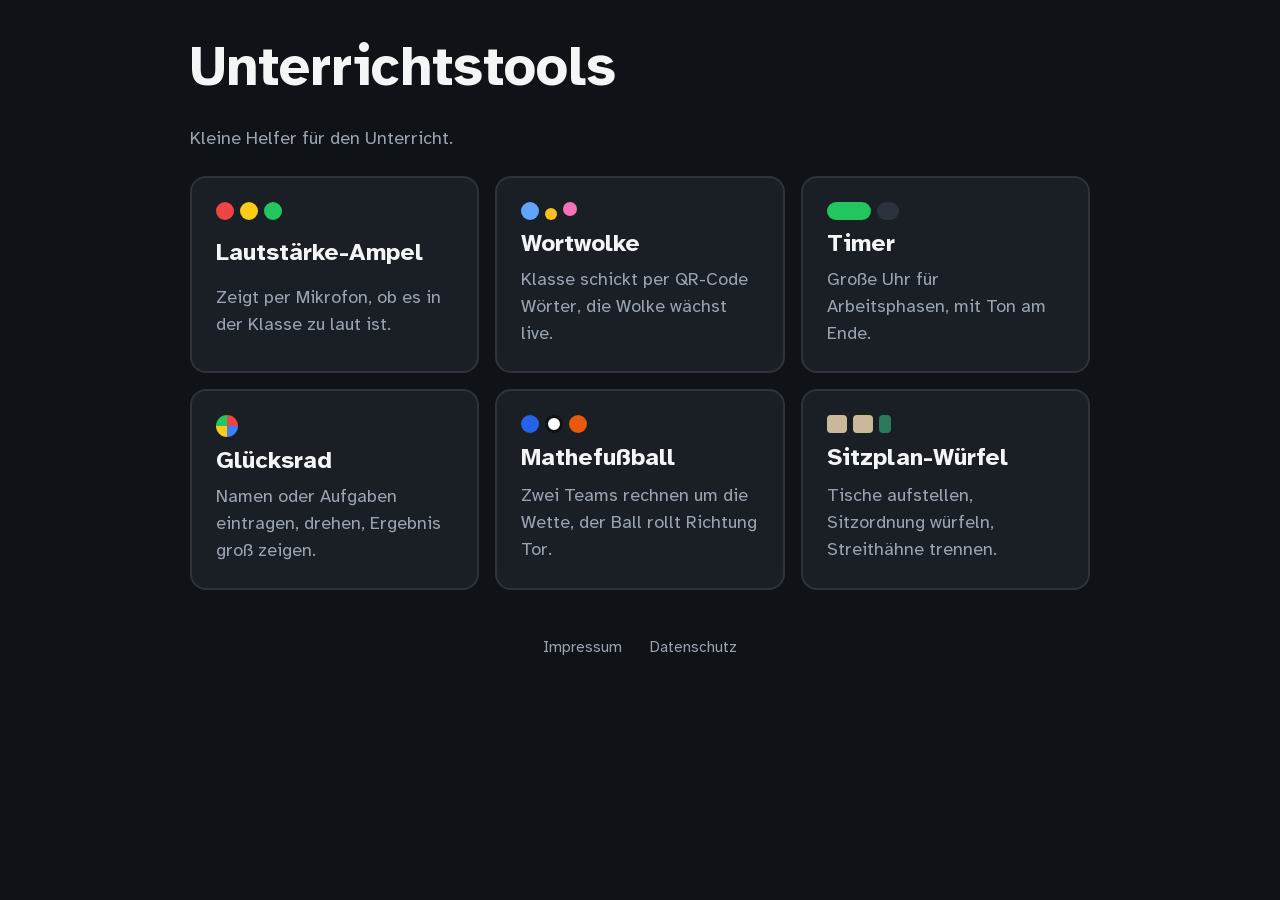
==== index.html @ f27c7ee9 "Impressum und Datenschutzerklärung als Entwurf, Links unten auf der Startseite Co-Authored-By: Claud" ====
<!doctype html>
<html lang="de">
<head>
<meta charset="utf-8">
<meta name="viewport" content="width=device-width,initial-scale=1,viewport-fit=cover">
<title>Unterrichtstools</title>
<link rel="stylesheet" href="schrift/schrift.css">
<style>
:root { --bg:#0f1216; --panel:#1a1f26; --line:#2c333d; --fg:#f3f5f7; --muted:#9aa4b1; color-scheme:dark; }
body { margin:0; background:var(--bg); color:var(--fg); font-family:"Atkinson Hyperlegible",system-ui,-apple-system,sans-serif;
  padding-left:max(20px,env(safe-area-inset-left,0px)); padding-right:max(20px,env(safe-area-inset-right,0px)); padding-block:32px; }
main { max-width:900px; margin:0 auto; display:grid; gap:24px; }
h1 { margin:0; font-size:clamp(32px,6vw,56px); }
p { margin:0; color:var(--muted); font-size:18px; line-height:1.5; }
.grid { display:grid; gap:16px; grid-template-columns:repeat(auto-fill,minmax(240px,1fr)); }
a.tool { display:grid; gap:8px; padding:24px; background:var(--panel); border:2px solid var(--line); border-radius:16px;
  color:var(--fg); text-decoration:none; min-height:120px; }
a.tool:focus-visible, a.tool:hover { border-color:var(--fg); }
a.tool strong { font-size:24px; }
footer { display:flex; gap:20px; justify-content:center; padding-top:16px; font-size:15px; }
footer a { color:var(--muted); text-decoration:none; padding:8px 4px; }
footer a:hover, footer a:focus-visible { color:var(--fg); text-decoration:underline; }
.dots { display:flex; gap:6px; } .dots i { width:18px; height:18px; border-radius:50%; display:block; }
</style>
</head>
<body>
<main>
  <h1>Unterrichtstools</h1>
  <p>Kleine Helfer für den Unterricht.</p>
  <div class="grid">
    <a class="tool" href="ampel/">
      <span class="dots"><i style="background:#ef4444"></i><i style="background:#facc15"></i><i style="background:#22c55e"></i></span>
      <strong>Lautstärke-Ampel</strong>
      <p>Zeigt per Mikrofon, ob es in der Klasse zu laut ist.</p>
    </a>
    <a class="tool" href="wortwolke/">
      <span class="dots"><i style="background:#60a5fa"></i><i style="background:#fbbf24;width:12px;height:12px;align-self:end"></i><i style="background:#f472b6;width:14px;height:14px"></i></span>
      <strong>Wortwolke</strong>
      <p>Klasse schickt per QR-Code Wörter, die Wolke wächst live.</p>
    </a>
    <a class="tool" href="timer/">
      <span class="dots"><i style="background:#22c55e;width:44px;border-radius:9px"></i><i style="background:#2c333d;width:22px;border-radius:9px"></i></span>
      <strong>Timer</strong>
      <p>Große Uhr für Arbeitsphasen, mit Ton am Ende.</p>
    </a>
    <a class="tool" href="gluecksrad/">
      <span class="dots"><i style="background:conic-gradient(#ef4444 0 25%,#3b82f6 0 50%,#facc15 0 75%,#22c55e 0);width:22px;height:22px"></i></span>
      <strong>Glücksrad</strong>
      <p>Namen oder Aufgaben eintragen, drehen, Ergebnis groß zeigen.</p>
    </a>
    <a class="tool" href="mathefussball/">
      <span class="dots"><i style="background:#2563eb"></i><i style="background:#fff;border:3px solid #111;box-sizing:border-box"></i><i style="background:#ea580c"></i></span>
      <strong>Mathefußball</strong>
      <p>Zwei Teams rechnen um die Wette, der Ball rollt Richtung Tor.</p>
    </a>
    <a class="tool" href="sitzplan/">
      <span class="dots"><i style="background:#c9b99a;width:20px;border-radius:4px"></i><i style="background:#c9b99a;width:20px;border-radius:4px"></i><i style="background:#2a7a5c;width:12px;border-radius:4px"></i></span>
      <strong>Sitzplan-Würfel</strong>
      <p>Tische aufstellen, Sitzordnung würfeln, Streithähne trennen.</p>
    </a>
  </div>
  <footer><a href="impressum/">Impressum</a><a href="datenschutz/">Datenschutz</a></footer>
</main>
</body>
</html>
---- schrift/schrift.css ----
/* Atkinson Hyperlegible (Braille Institute), SIL Open Font License 1.1. Lokal eingebunden, keine Verbindung zu Google. */
@font-face { font-family: "Atkinson Hyperlegible"; font-style: normal; font-weight: 400; font-display: swap; src: url("atkinson-400.woff2") format("woff2"); }
@font-face { font-family: "Atkinson Hyperlegible"; font-style: normal; font-weight: 700; font-display: swap; src: url("atkinson-700.woff2") format("woff2"); }
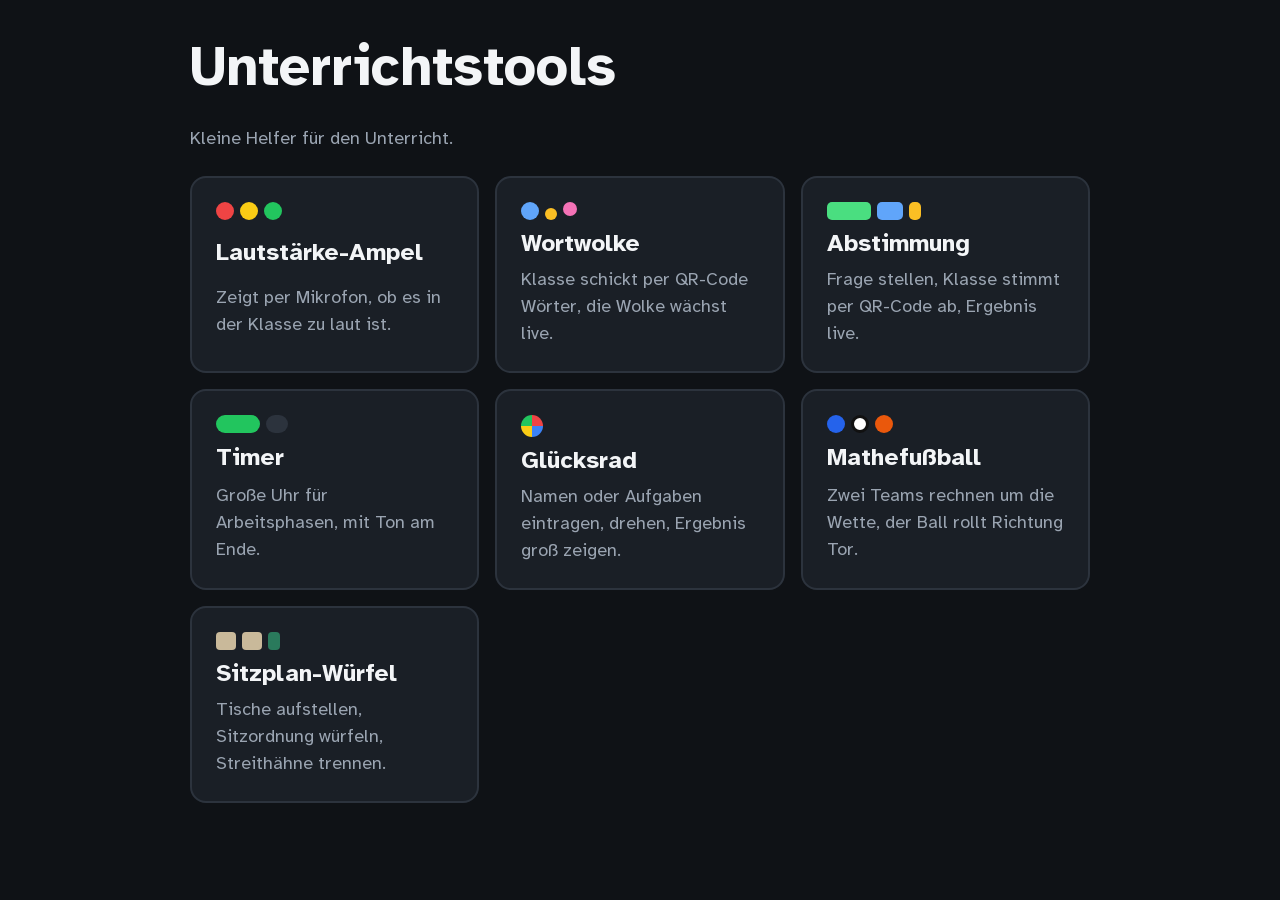
==== commit 14452561: "Merge remote-tracking branch 'origin/main' into claude/project-thread-nw97be # Conflicts: #	README.m" ====
--- a/index.html
+++ b/index.html
@@ -17,9 +17,6 @@
   color:var(--fg); text-decoration:none; min-height:120px; }
 a.tool:focus-visible, a.tool:hover { border-color:var(--fg); }
 a.tool strong { font-size:24px; }
-footer { display:flex; gap:20px; justify-content:center; padding-top:16px; font-size:15px; }
-footer a { color:var(--muted); text-decoration:none; padding:8px 4px; }
-footer a:hover, footer a:focus-visible { color:var(--fg); text-decoration:underline; }
 .dots { display:flex; gap:6px; } .dots i { width:18px; height:18px; border-radius:50%; display:block; }
 </style>
 </head>
@@ -37,6 +34,11 @@
       <span class="dots"><i style="background:#60a5fa"></i><i style="background:#fbbf24;width:12px;height:12px;align-self:end"></i><i style="background:#f472b6;width:14px;height:14px"></i></span>
       <strong>Wortwolke</strong>
       <p>Klasse schickt per QR-Code Wörter, die Wolke wächst live.</p>
+    </a>
+    <a class="tool" href="abstimmung/">
+      <span class="dots"><i style="background:#4ade80;width:44px;border-radius:5px"></i><i style="background:#60a5fa;width:26px;border-radius:5px"></i><i style="background:#fbbf24;width:12px;border-radius:5px"></i></span>
+      <strong>Abstimmung</strong>
+      <p>Frage stellen, Klasse stimmt per QR-Code ab, Ergebnis live.</p>
     </a>
     <a class="tool" href="timer/">
       <span class="dots"><i style="background:#22c55e;width:44px;border-radius:9px"></i><i style="background:#2c333d;width:22px;border-radius:9px"></i></span>
@@ -59,7 +61,6 @@
       <p>Tische aufstellen, Sitzordnung würfeln, Streithähne trennen.</p>
     </a>
   </div>
-  <footer><a href="impressum/">Impressum</a><a href="datenschutz/">Datenschutz</a></footer>
 </main>
 </body>
 </html>
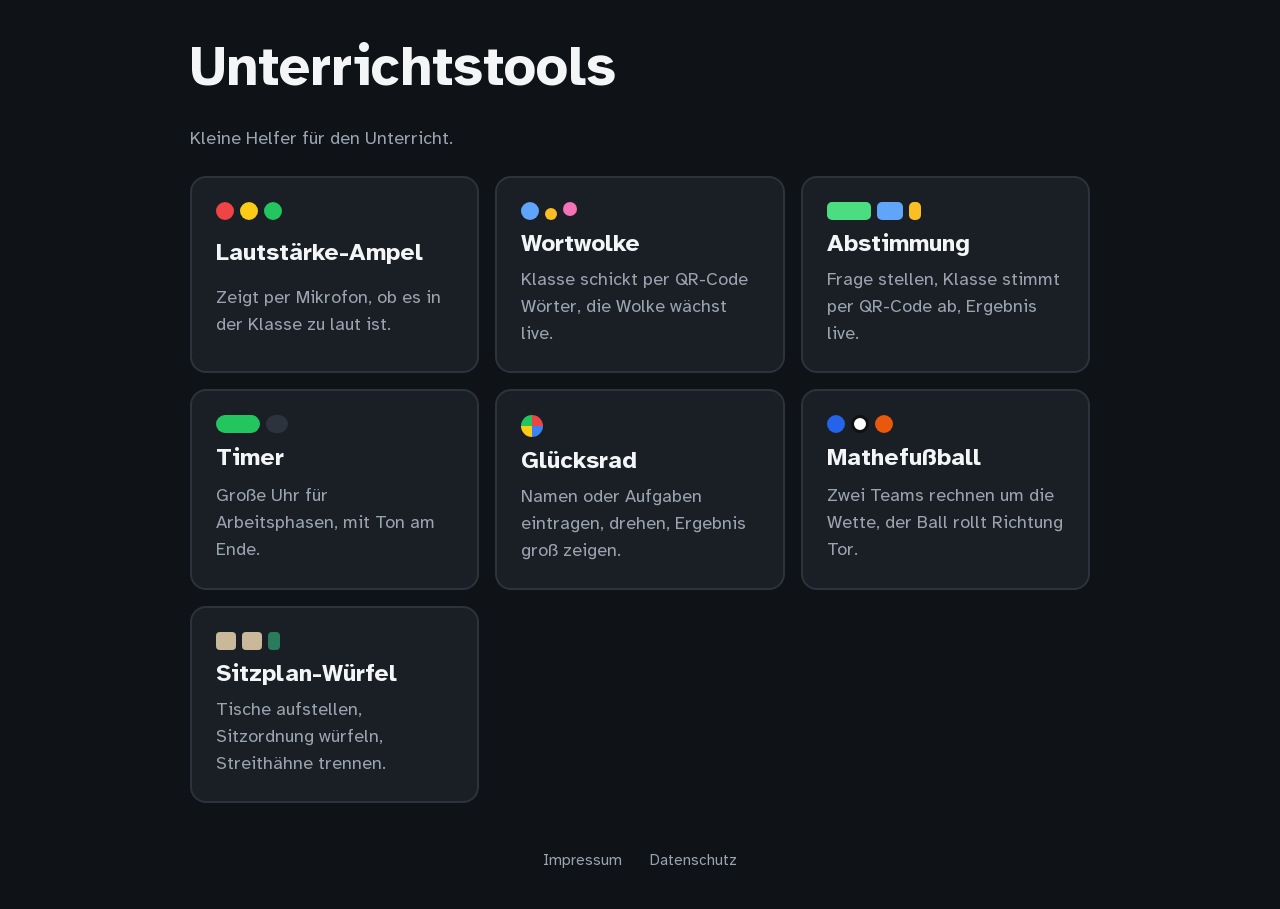
==== commit bfa53c8d: "Merge remote-tracking branch 'origin/main' into claude/project-thread-c26g20" ====
--- a/index.html
+++ b/index.html
@@ -17,6 +17,9 @@
   color:var(--fg); text-decoration:none; min-height:120px; }
 a.tool:focus-visible, a.tool:hover { border-color:var(--fg); }
 a.tool strong { font-size:24px; }
+footer { display:flex; gap:20px; justify-content:center; padding-top:16px; font-size:15px; }
+footer a { color:var(--muted); text-decoration:none; padding:8px 4px; }
+footer a:hover, footer a:focus-visible { color:var(--fg); text-decoration:underline; }
 .dots { display:flex; gap:6px; } .dots i { width:18px; height:18px; border-radius:50%; display:block; }
 </style>
 </head>
@@ -61,6 +64,7 @@
       <p>Tische aufstellen, Sitzordnung würfeln, Streithähne trennen.</p>
     </a>
   </div>
+  <footer><a href="impressum/">Impressum</a><a href="datenschutz/">Datenschutz</a></footer>
 </main>
 </body>
 </html>
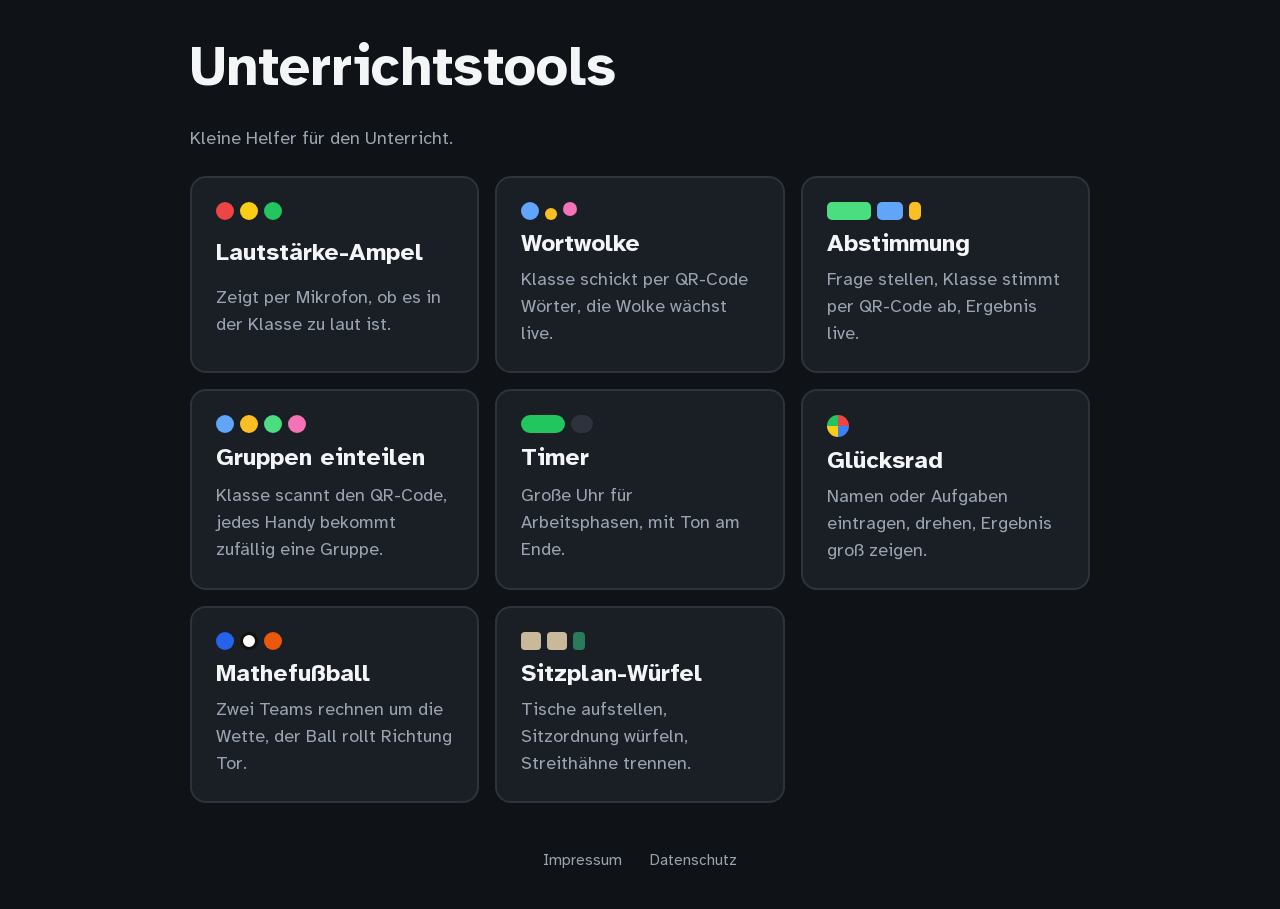
==== commit e91f6dfe: "Neues Tool: Gruppen einteilen per QR-Code Jedes Handy bekommt reihum in zufälliger Reihenfolge eine " ====
--- a/index.html
+++ b/index.html
@@ -43,6 +43,11 @@
       <strong>Abstimmung</strong>
       <p>Frage stellen, Klasse stimmt per QR-Code ab, Ergebnis live.</p>
     </a>
+    <a class="tool" href="gruppen/">
+      <span class="dots"><i style="background:#60a5fa"></i><i style="background:#fbbf24"></i><i style="background:#4ade80"></i><i style="background:#f472b6"></i></span>
+      <strong>Gruppen einteilen</strong>
+      <p>Klasse scannt den QR-Code, jedes Handy bekommt zufällig eine Gruppe.</p>
+    </a>
     <a class="tool" href="timer/">
       <span class="dots"><i style="background:#22c55e;width:44px;border-radius:9px"></i><i style="background:#2c333d;width:22px;border-radius:9px"></i></span>
       <strong>Timer</strong>
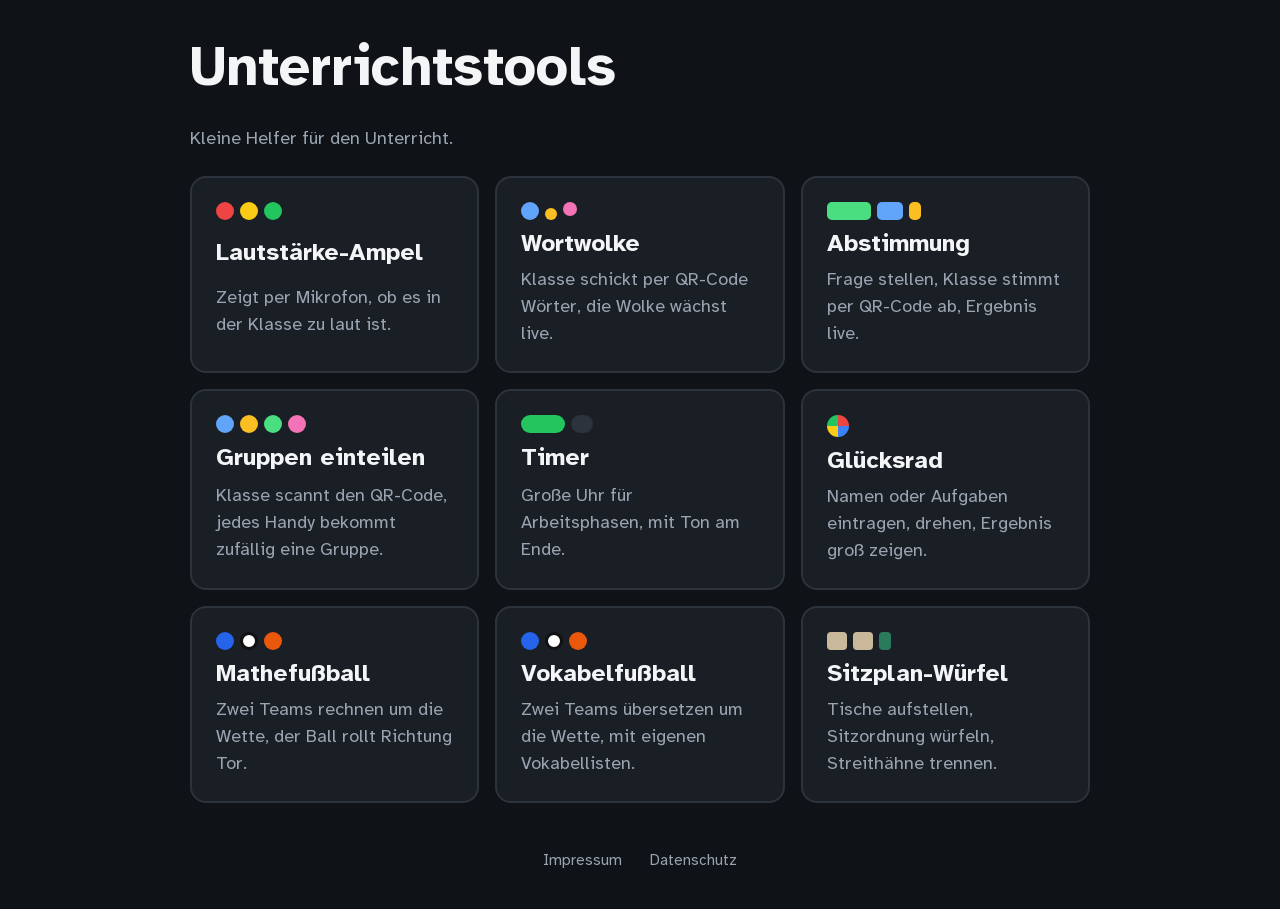
==== commit d1fe9ac4: "Vokabelfußball: neues Tool wie Mathefußball, mit Vokabellisten (nur lokal) Co-Authored-By: Claude Op" ====
--- a/index.html
+++ b/index.html
@@ -63,6 +63,11 @@
       <strong>Mathefußball</strong>
       <p>Zwei Teams rechnen um die Wette, der Ball rollt Richtung Tor.</p>
     </a>
+    <a class="tool" href="vokabelfussball/">
+      <span class="dots"><i style="background:#2563eb"></i><i style="background:#fff;border:3px solid #111;box-sizing:border-box"></i><i style="background:#ea580c"></i></span>
+      <strong>Vokabelfußball</strong>
+      <p>Zwei Teams übersetzen um die Wette, mit eigenen Vokabellisten.</p>
+    </a>
     <a class="tool" href="sitzplan/">
       <span class="dots"><i style="background:#c9b99a;width:20px;border-radius:4px"></i><i style="background:#c9b99a;width:20px;border-radius:4px"></i><i style="background:#2a7a5c;width:12px;border-radius:4px"></i></span>
       <strong>Sitzplan-Würfel</strong>
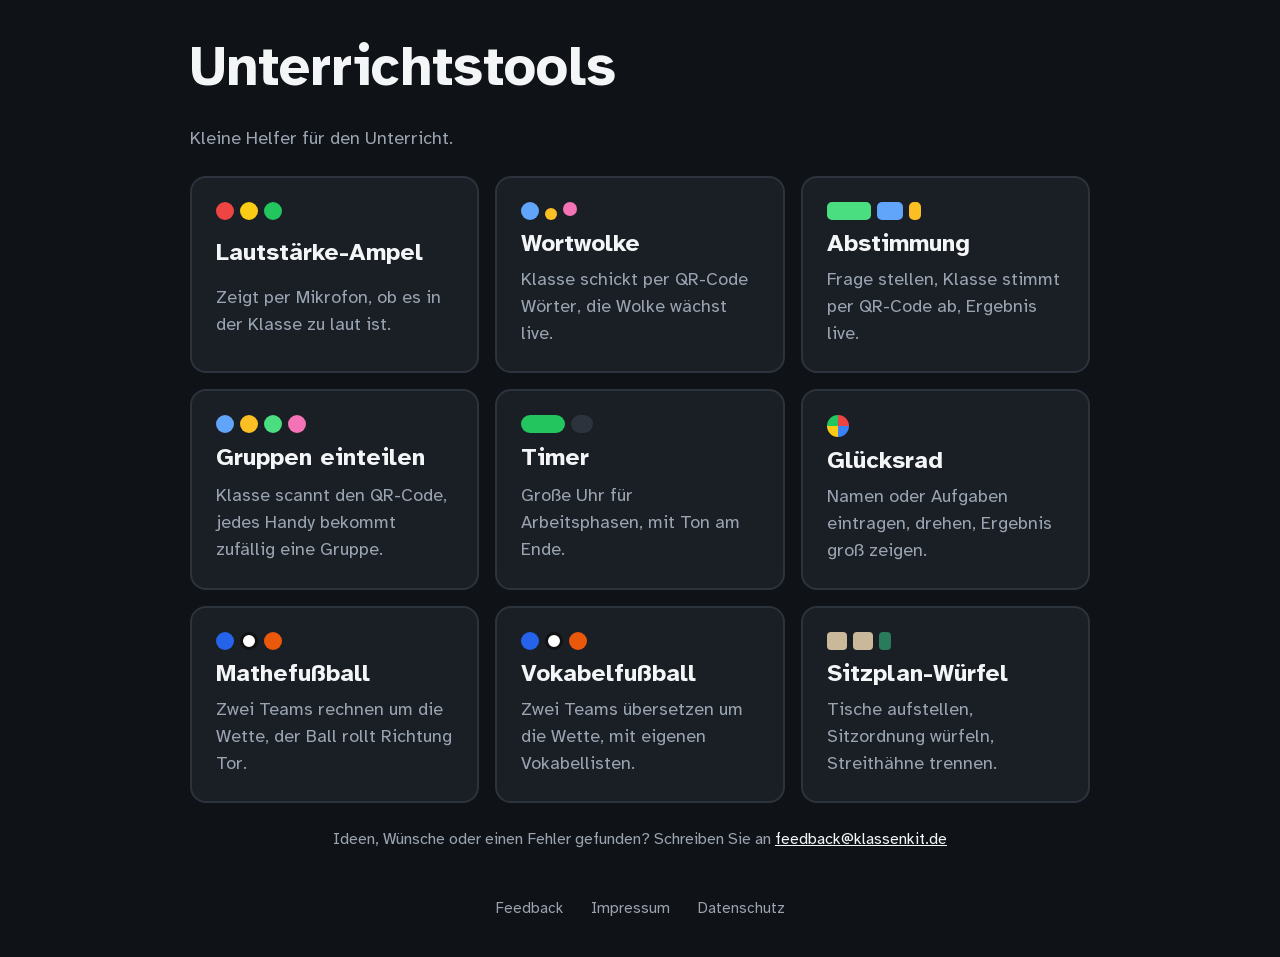
==== commit ced8b4a7: "Startseite: Feedback-Adresse im Fuß (im Browser zusammengesetzt) Co-Authored-By: Claude Opus 5.5 <no" ====
--- a/index.html
+++ b/index.html
@@ -20,6 +20,8 @@
 footer { display:flex; gap:20px; justify-content:center; padding-top:16px; font-size:15px; }
 footer a { color:var(--muted); text-decoration:none; padding:8px 4px; }
 footer a:hover, footer a:focus-visible { color:var(--fg); text-decoration:underline; }
+.feedback { text-align:center; font-size:16px; }
+.feedback a { color:var(--fg); }
 .dots { display:flex; gap:6px; } .dots i { width:18px; height:18px; border-radius:50%; display:block; }
 </style>
 </head>
@@ -74,7 +76,16 @@
       <p>Tische aufstellen, Sitzordnung würfeln, Streithähne trennen.</p>
     </a>
   </div>
-  <footer><a href="impressum/">Impressum</a><a href="datenschutz/">Datenschutz</a></footer>
+  <p class="feedback">Ideen, Wünsche oder einen Fehler gefunden? Schreiben Sie an <a class="mail" data-u="feedback" href="#">feedback [at] klassenkit.de</a></p>
+  <footer><a class="mail" data-u="feedback" href="#">Feedback</a><a href="impressum/">Impressum</a><a href="datenschutz/">Datenschutz</a></footer>
 </main>
+<script>
+// Adresse erst im Browser zusammensetzen, damit Adress-Sammler sie im Seitencode nicht finden.
+for (const a of document.querySelectorAll("a.mail")) {
+  const m = a.dataset.u + "\u0040" + ["klassenkit", "de"].join(".");
+  a.href = "mai" + "lto:" + m;
+  if (a.textContent.includes("[at]")) a.textContent = m;
+}
+</script>
 </body>
 </html>
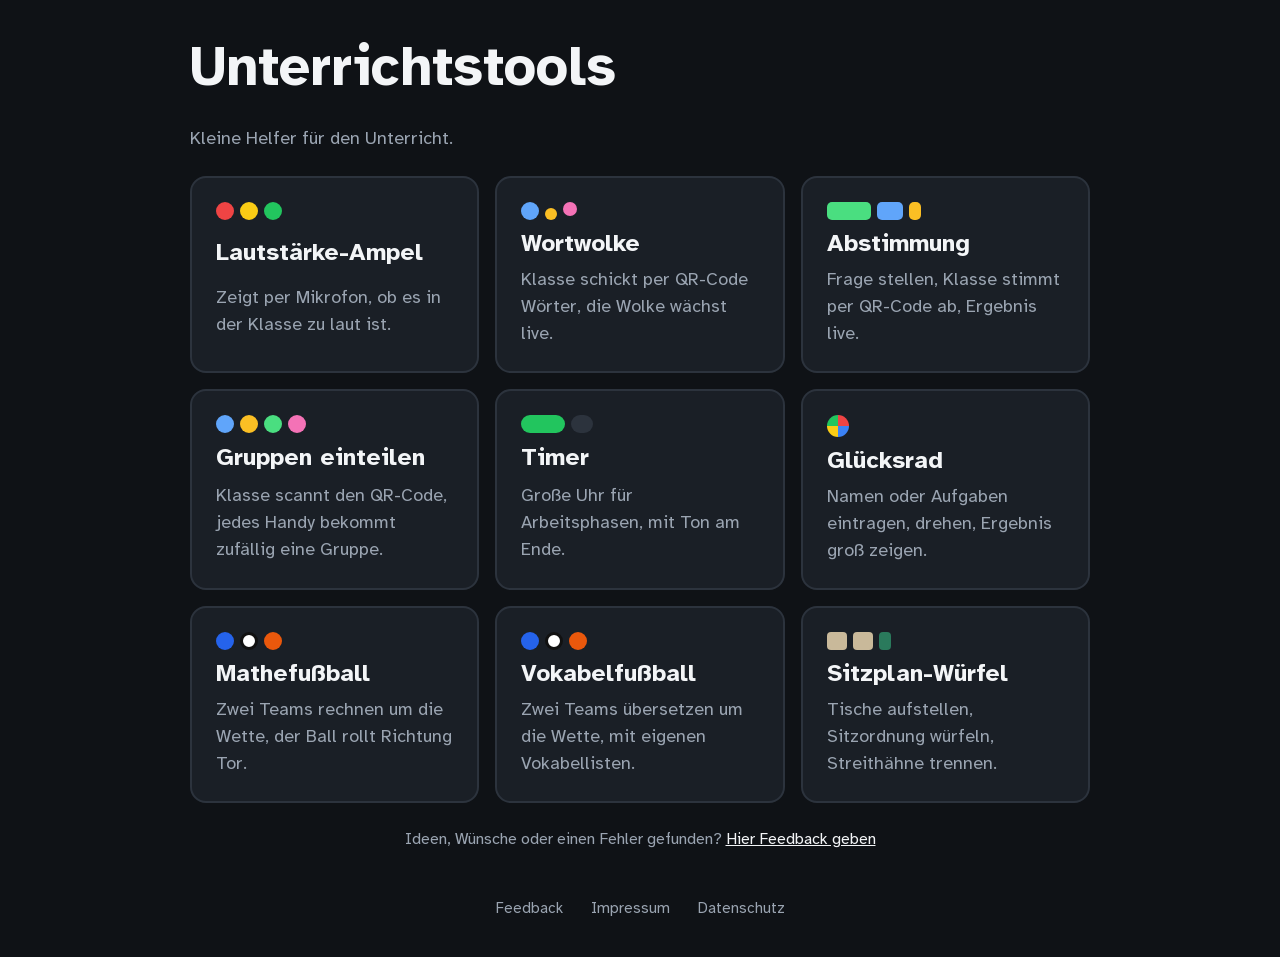
==== commit 6854459f: "Feedback-Formular mit Botschutz statt sichtbarer Adresse; Datenschutz ergänzt Co-Authored-By: Claude" ====
--- a/index.html
+++ b/index.html
@@ -76,16 +76,8 @@
       <p>Tische aufstellen, Sitzordnung würfeln, Streithähne trennen.</p>
     </a>
   </div>
-  <p class="feedback">Ideen, Wünsche oder einen Fehler gefunden? Schreiben Sie an <a class="mail" data-u="feedback" href="#">feedback [at] klassenkit.de</a></p>
-  <footer><a class="mail" data-u="feedback" href="#">Feedback</a><a href="impressum/">Impressum</a><a href="datenschutz/">Datenschutz</a></footer>
+  <p class="feedback">Ideen, Wünsche oder einen Fehler gefunden? <a href="feedback/">Hier Feedback geben</a></p>
+  <footer><a href="feedback/">Feedback</a><a href="impressum/">Impressum</a><a href="datenschutz/">Datenschutz</a></footer>
 </main>
-<script>
-// Adresse erst im Browser zusammensetzen, damit Adress-Sammler sie im Seitencode nicht finden.
-for (const a of document.querySelectorAll("a.mail")) {
-  const m = a.dataset.u + "\u0040" + ["klassenkit", "de"].join(".");
-  a.href = "mai" + "lto:" + m;
-  if (a.textContent.includes("[at]")) a.textContent = m;
-}
-</script>
 </body>
 </html>
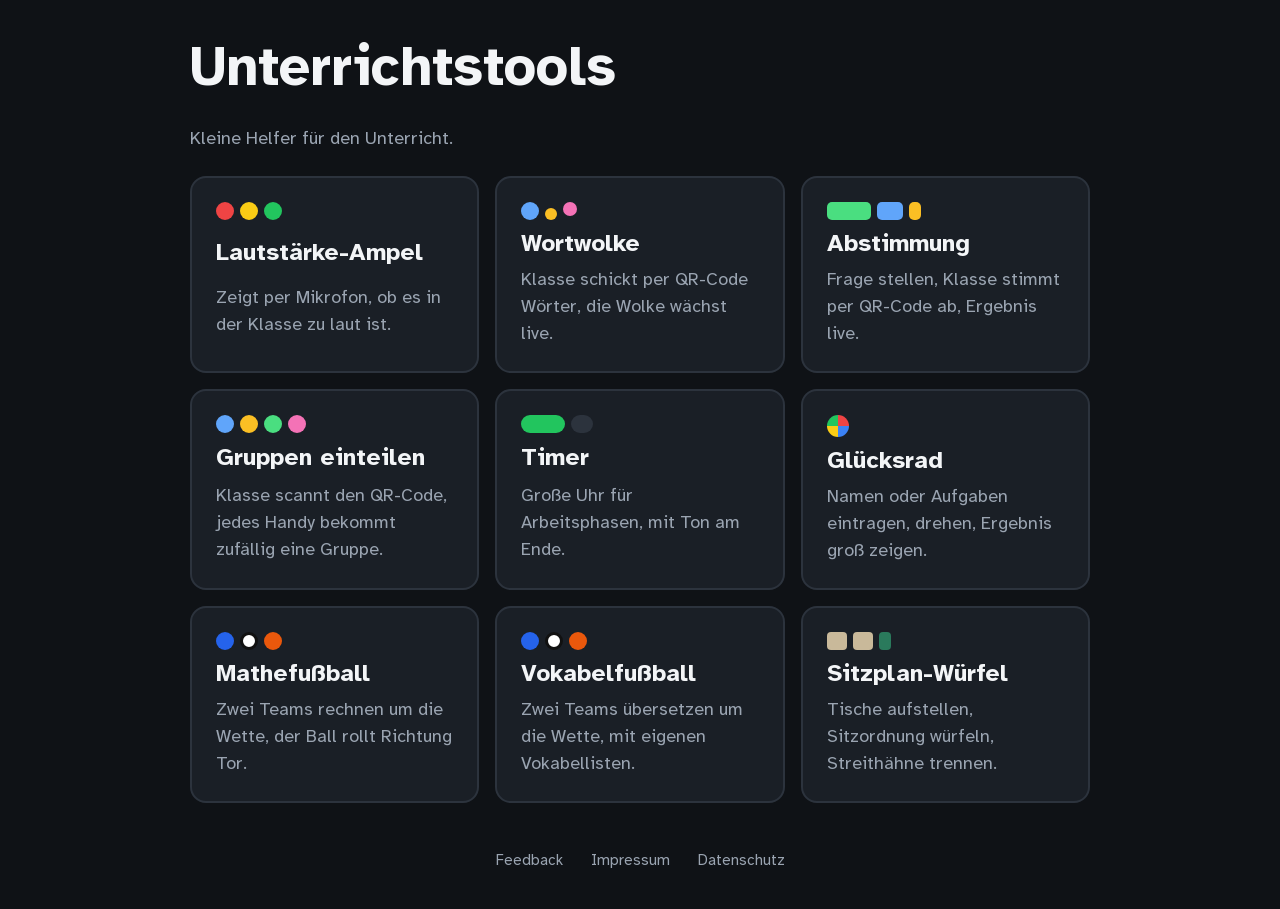
==== commit 7e53ff8d: "Startseite: Feedback nur noch einmal verlinkt (im Fuß) Co-Authored-By: Claude Opus 5.5 <noreply@anth" ====
--- a/index.html
+++ b/index.html
@@ -20,8 +20,6 @@
 footer { display:flex; gap:20px; justify-content:center; padding-top:16px; font-size:15px; }
 footer a { color:var(--muted); text-decoration:none; padding:8px 4px; }
 footer a:hover, footer a:focus-visible { color:var(--fg); text-decoration:underline; }
-.feedback { text-align:center; font-size:16px; }
-.feedback a { color:var(--fg); }
 .dots { display:flex; gap:6px; } .dots i { width:18px; height:18px; border-radius:50%; display:block; }
 </style>
 </head>
@@ -76,7 +74,6 @@
       <p>Tische aufstellen, Sitzordnung würfeln, Streithähne trennen.</p>
     </a>
   </div>
-  <p class="feedback">Ideen, Wünsche oder einen Fehler gefunden? <a href="feedback/">Hier Feedback geben</a></p>
   <footer><a href="feedback/">Feedback</a><a href="impressum/">Impressum</a><a href="datenschutz/">Datenschutz</a></footer>
 </main>
 </body>
